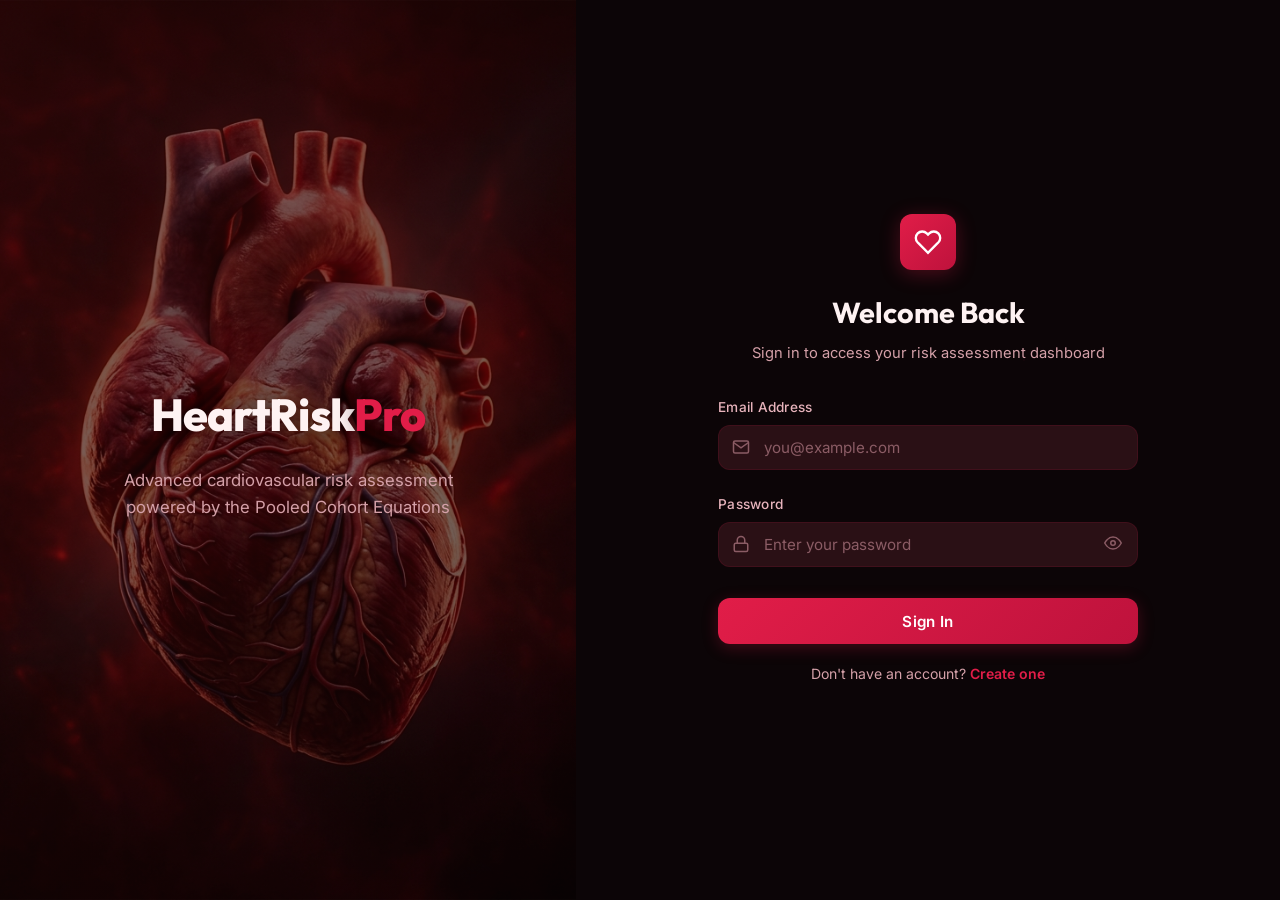
==== unstophackarena2.0/index.html @ 4f41a621 "Add files via upload" ====
<!DOCTYPE html>
<html lang="en">
<head>
    <meta charset="UTF-8">
    <meta name="viewport" content="width=device-width, initial-scale=1.0">
    <meta name="description" content="USA-specific 10-Year ASCVD Atherosclerotic Cardiovascular Disease Risk Calculator. Estimate your cardiovascular event probability using the Pooled Cohort Equations.">
    <meta name="keywords" content="ASCVD, cardiovascular risk, heart disease, risk calculator, pooled cohort equations">
    <title>HeartRisk Pro — 10-Year ASCVD Risk Calculator</title>
    <link rel="preconnect" href="https://fonts.googleapis.com">
    <link rel="preconnect" href="https://fonts.gstatic.com" crossorigin>
    <link href="https://fonts.googleapis.com/css2?family=Inter:wght@300;400;500;600;700;800;900&family=Outfit:wght@400;500;600;700;800&display=swap" rel="stylesheet">
    <link rel="stylesheet" href="style.css">
</head>
<body>
    <!-- ========== LOGIN PAGE ========== -->
    <section id="page-login" class="page active">
        <div class="auth-container">
            <div class="auth-image-panel">
                <img src="assets/heart_hero.png" alt="Anatomical heart illustration" class="auth-hero-img" id="login-hero-img">
                <div class="auth-image-overlay">
                    <h2 class="auth-brand">HeartRisk<span>Pro</span></h2>
                    <p class="auth-tagline">Advanced cardiovascular risk assessment powered by the Pooled Cohort Equations</p>
                </div>
            </div>
            <div class="auth-form-panel">
                <div class="auth-form-wrapper">
                    <div class="auth-header">
                        <div class="auth-icon pulse-icon">
                            <svg viewBox="0 0 24 24" fill="none" stroke="currentColor" stroke-width="2">
                                <path d="M20.84 4.61a5.5 5.5 0 0 0-7.78 0L12 5.67l-1.06-1.06a5.5 5.5 0 0 0-7.78 7.78l1.06 1.06L12 21.23l7.78-7.78 1.06-1.06a5.5 5.5 0 0 0 0-7.78z"/>
                            </svg>
                        </div>
                        <h1>Welcome Back</h1>
                        <p>Sign in to access your risk assessment dashboard</p>
                    </div>
                    <form id="login-form" class="auth-form" novalidate>
                        <div class="form-group">
                            <label for="login-email">Email Address</label>
                            <div class="input-wrapper">
                                <svg class="input-icon" viewBox="0 0 24 24" fill="none" stroke="currentColor" stroke-width="2"><path d="M4 4h16c1.1 0 2 .9 2 2v12c0 1.1-.9 2-2 2H4c-1.1 0-2-.9-2-2V6c0-1.1.9-2 2-2z"/><polyline points="22,6 12,13 2,6"/></svg>
                                <input type="email" id="login-email" placeholder="you@example.com" required autocomplete="email">
                            </div>
                            <span class="error-msg" id="login-email-error"></span>
                        </div>
                        <div class="form-group">
                            <label for="login-password">Password</label>
                            <div class="input-wrapper">
                                <svg class="input-icon" viewBox="0 0 24 24" fill="none" stroke="currentColor" stroke-width="2"><rect x="3" y="11" width="18" height="11" rx="2" ry="2"/><path d="M7 11V7a5 5 0 0 1 10 0v4"/></svg>
                                <input type="password" id="login-password" placeholder="Enter your password" required autocomplete="current-password">
                                <button type="button" class="toggle-password" aria-label="Toggle password visibility">
                                    <svg viewBox="0 0 24 24" fill="none" stroke="currentColor" stroke-width="2"><path d="M1 12s4-8 11-8 11 8 11 8-4 8-11 8-11-8-11-8z"/><circle cx="12" cy="12" r="3"/></svg>
                                </button>
                            </div>
                            <span class="error-msg" id="login-password-error"></span>
                        </div>
                        <button type="submit" class="btn-primary" id="login-submit-btn">
                            <span class="btn-text">Sign In</span>
                            <span class="btn-loader"></span>
                        </button>
                        <p class="auth-switch">Don't have an account? <a href="#" id="goto-signup">Create one</a></p>
                    </form>
                </div>
            </div>
        </div>
    </section>

    <!-- ========== SIGNUP PAGE ========== -->
    <section id="page-signup" class="page">
        <div class="auth-container">
            <div class="auth-image-panel">
                <img src="assets/heart_hero.png" alt="Anatomical heart illustration" class="auth-hero-img" id="signup-hero-img">
                <div class="auth-image-overlay">
                    <h2 class="auth-brand">HeartRisk<span>Pro</span></h2>
                    <p class="auth-tagline">Join thousands of healthcare professionals using evidence-based risk scoring</p>
                </div>
            </div>
            <div class="auth-form-panel">
                <div class="auth-form-wrapper">
                    <div class="auth-header">
                        <div class="auth-icon pulse-icon">
                            <svg viewBox="0 0 24 24" fill="none" stroke="currentColor" stroke-width="2">
                                <path d="M20.84 4.61a5.5 5.5 0 0 0-7.78 0L12 5.67l-1.06-1.06a5.5 5.5 0 0 0-7.78 7.78l1.06 1.06L12 21.23l7.78-7.78 1.06-1.06a5.5 5.5 0 0 0 0-7.78z"/>
                            </svg>
                        </div>
                        <h1>Create Account</h1>
                        <p>Start your cardiovascular risk assessment journey</p>
                    </div>
                    <form id="signup-form" class="auth-form" novalidate>
                        <div class="form-group">
                            <label for="signup-name">Full Name</label>
                            <div class="input-wrapper">
                                <svg class="input-icon" viewBox="0 0 24 24" fill="none" stroke="currentColor" stroke-width="2"><path d="M20 21v-2a4 4 0 0 0-4-4H8a4 4 0 0 0-4 4v2"/><circle cx="12" cy="7" r="4"/></svg>
                                <input type="text" id="signup-name" placeholder="Dr. Jane Smith" required autocomplete="name">
                            </div>
                            <span class="error-msg" id="signup-name-error"></span>
                        </div>
                        <div class="form-group">
                            <label for="signup-email">Email Address</label>
                            <div class="input-wrapper">
                                <svg class="input-icon" viewBox="0 0 24 24" fill="none" stroke="currentColor" stroke-width="2"><path d="M4 4h16c1.1 0 2 .9 2 2v12c0 1.1-.9 2-2 2H4c-1.1 0-2-.9-2-2V6c0-1.1.9-2 2-2z"/><polyline points="22,6 12,13 2,6"/></svg>
                                <input type="email" id="signup-email" placeholder="you@example.com" required autocomplete="email">
                            </div>
                            <span class="error-msg" id="signup-email-error"></span>
                        </div>
                        <div class="form-group">
                            <label for="signup-password">Password</label>
                            <div class="input-wrapper">
                                <svg class="input-icon" viewBox="0 0 24 24" fill="none" stroke="currentColor" stroke-width="2"><rect x="3" y="11" width="18" height="11" rx="2" ry="2"/><path d="M7 11V7a5 5 0 0 1 10 0v4"/></svg>
                                <input type="password" id="signup-password" placeholder="Min. 6 characters" required autocomplete="new-password">
                                <button type="button" class="toggle-password" aria-label="Toggle password visibility">
                                    <svg viewBox="0 0 24 24" fill="none" stroke="currentColor" stroke-width="2"><path d="M1 12s4-8 11-8 11 8 11 8-4 8-11 8-11-8-11-8z"/><circle cx="12" cy="12" r="3"/></svg>
                                </button>
                            </div>
                            <div class="password-strength" id="password-strength">
                                <div class="strength-bar"><div class="strength-fill" id="strength-fill"></div></div>
                                <span class="strength-text" id="strength-text"></span>
                            </div>
                            <span class="error-msg" id="signup-password-error"></span>
                        </div>
                        <div class="form-group">
                            <label for="signup-confirm">Confirm Password</label>
                            <div class="input-wrapper">
                                <svg class="input-icon" viewBox="0 0 24 24" fill="none" stroke="currentColor" stroke-width="2"><rect x="3" y="11" width="18" height="11" rx="2" ry="2"/><path d="M7 11V7a5 5 0 0 1 10 0v4"/></svg>
                                <input type="password" id="signup-confirm" placeholder="Re-enter password" required autocomplete="new-password">
                            </div>
                            <span class="error-msg" id="signup-confirm-error"></span>
                        </div>
                        <button type="submit" class="btn-primary" id="signup-submit-btn">
                            <span class="btn-text">Create Account</span>
                            <span class="btn-loader"></span>
                        </button>
                        <p class="auth-switch">Already have an account? <a href="#" id="goto-login">Sign in</a></p>
                    </form>
                </div>
            </div>
        </div>
    </section>

    <!-- ========== CALCULATOR PAGE ========== -->
    <section id="page-calculator" class="page">
        <nav class="top-nav">
            <div class="nav-brand">
                <div class="nav-icon pulse-icon-sm">
                    <svg viewBox="0 0 24 24" fill="none" stroke="currentColor" stroke-width="2">
                        <path d="M20.84 4.61a5.5 5.5 0 0 0-7.78 0L12 5.67l-1.06-1.06a5.5 5.5 0 0 0-7.78 7.78l1.06 1.06L12 21.23l7.78-7.78 1.06-1.06a5.5 5.5 0 0 0 0-7.78z"/>
                    </svg>
                </div>
                <span>HeartRisk<strong>Pro</strong></span>
            </div>
            <div class="nav-right">
                <span class="nav-user" id="nav-user-name"></span>
                <button class="btn-logout" id="logout-btn">
                    <svg viewBox="0 0 24 24" fill="none" stroke="currentColor" stroke-width="2"><path d="M9 21H5a2 2 0 0 1-2-2V5a2 2 0 0 1 2-2h4"/><polyline points="16 17 21 12 16 7"/><line x1="21" y1="12" x2="9" y2="12"/></svg>
                    Sign Out
                </button>
            </div>
        </nav>

        <main class="calc-main">
            <div class="calc-hero">
                <img src="assets/heart_hero.png" alt="Heart illustration" class="calc-hero-img" id="calc-hero-img">
                <div class="calc-hero-content">
                    <h1>10-Year ASCVD Risk Calculator</h1>
                    <p>Estimate the probability of a first atherosclerotic cardiovascular event using the ACC/AHA Pooled Cohort Equations</p>
                </div>
            </div>

            <div class="calc-body">
                <form id="calc-form" class="calc-form" novalidate>
                    <div class="form-section">
                        <h2 class="section-title">
                            <svg viewBox="0 0 24 24" fill="none" stroke="currentColor" stroke-width="2"><path d="M20 21v-2a4 4 0 0 0-4-4H8a4 4 0 0 0-4 4v2"/><circle cx="12" cy="7" r="4"/></svg>
                            Patient Demographics
                        </h2>
                        <div class="form-grid">
                            <div class="form-group">
                                <label for="calc-age">Age (years)</label>
                                <input type="number" id="calc-age" min="40" max="79" step="1" placeholder="40–79" required>
                                <span class="input-hint">Valid range: 40–79 years</span>
                                <span class="error-msg" id="calc-age-error"></span>
                            </div>
                            <div class="form-group">
                                <label>Biological Sex</label>
                                <div class="toggle-group" id="calc-sex-group">
                                    <button type="button" class="toggle-btn" data-value="male" id="toggle-male">
                                        <svg viewBox="0 0 24 24" fill="none" stroke="currentColor" stroke-width="2"><circle cx="10" cy="14" r="5"/><line x1="19" y1="5" x2="13.6" y2="10.4"/><polyline points="19 5 19 10"/><polyline points="14 5 19 5"/></svg>
                                        Male
                                    </button>
                                    <button type="button" class="toggle-btn" data-value="female" id="toggle-female">
                                        <svg viewBox="0 0 24 24" fill="none" stroke="currentColor" stroke-width="2"><circle cx="12" cy="8" r="5"/><line x1="12" y1="13" x2="12" y2="21"/><line x1="9" y1="18" x2="15" y2="18"/></svg>
                                        Female
                                    </button>
                                </div>
                                <span class="error-msg" id="calc-sex-error"></span>
                            </div>
                            <div class="form-group">
                                <label>Race / Demographic</label>
                                <div class="toggle-group" id="calc-race-group">
                                    <button type="button" class="toggle-btn" data-value="aa" id="toggle-aa">African American</button>
                                    <button type="button" class="toggle-btn" data-value="other" id="toggle-other-race">White</button>
                                </div>
                                <span class="error-msg" id="calc-race-error"></span>
                            </div>
                            <div class="form-group">
                                <label for="calc-height">Height (cm)</label>
                                <input type="number" id="calc-height" min="100" max="250" step="1" placeholder="e.g. 170">
                                <span class="input-hint">Range: 100–250 cm</span>
                                <span class="error-msg" id="calc-height-error"></span>
                            </div>
                            <div class="form-group">
                                <label for="calc-weight">Weight (kg)</label>
                                <input type="number" id="calc-weight" min="30" max="300" step="0.1" placeholder="e.g. 70">
                                <span class="input-hint">Range: 30–300 kg</span>
                                <span class="error-msg" id="calc-weight-error"></span>
                            </div>
                        </div>
                        <!-- BMI Live Result -->
                        <div id="bmi-result-card" class="bmi-result-card hidden">
                            <div class="bmi-result-inner">
                                <div class="bmi-info">
                                    <span class="bmi-title">Your BMI</span>
                                    <span class="bmi-number" id="bmi-value">—</span>
                                    <span class="bmi-category-label" id="bmi-label">—</span>
                                </div>
                                <div class="bmi-bar-wrapper">
                                    <div class="bmi-bar">
                                        <div class="bmi-bar-segment bmi-seg-underweight"></div>
                                        <div class="bmi-bar-segment bmi-seg-healthy"></div>
                                        <div class="bmi-bar-segment bmi-seg-overweight"></div>
                                        <div class="bmi-bar-segment bmi-seg-obese"></div>
                                        <div class="bmi-pointer" id="bmi-pointer"></div>
                                    </div>
                                    <div class="bmi-bar-labels">
                                        <span>&lt;18.5</span>
                                        <span>18.5–24.9</span>
                                        <span>25–29.9</span>
                                        <span>≥30</span>
                                    </div>
                                </div>
                            </div>
                        </div>
                    </div>

                    <div class="form-section">
                        <h2 class="section-title">
                            <svg viewBox="0 0 24 24" fill="none" stroke="currentColor" stroke-width="2"><path d="M22 12h-4l-3 9L9 3l-3 9H2"/></svg>
                            Clinical Measurements
                        </h2>
                        <div class="form-grid">
                            <div class="form-group">
                                <label for="calc-total-chol">Total Cholesterol (mmol/L)</label>
                                <input type="number" id="calc-total-chol" step="0.01" min="1" max="15" placeholder="e.g. 5.2" required>
                                <span class="input-hint">Typical range: 3.0–8.0 mmol/L</span>
                                <span class="error-msg" id="calc-total-chol-error"></span>
                            </div>
                            <div class="form-group">
                                <label for="calc-hdl">HDL Cholesterol (mmol/L)</label>
                                <input type="number" id="calc-hdl" step="0.01" min="0.3" max="5" placeholder="e.g. 1.3" required>
                                <span class="input-hint">Typical range: 0.5–3.0 mmol/L</span>
                                <span class="error-msg" id="calc-hdl-error"></span>
                            </div>
                            <div class="form-group">
                                <label for="calc-sbp">Systolic Blood Pressure (mmHg)</label>
                                <input type="number" id="calc-sbp" step="1" min="90" max="200" placeholder="e.g. 120" required>
                                <span class="input-hint">Valid range: 90–200 mmHg</span>
                                <span class="error-msg" id="calc-sbp-error"></span>
                            </div>
                        </div>
                    </div>

                    <div class="form-section">
                        <h2 class="section-title">
                            <svg viewBox="0 0 24 24" fill="none" stroke="currentColor" stroke-width="2"><path d="M9 11l3 3L22 4"/><path d="M21 12v7a2 2 0 0 1-2 2H5a2 2 0 0 1-2-2V5a2 2 0 0 1 2-2h11"/></svg>
                            Medical History
                        </h2>
                        <div class="form-grid toggles-grid">
                            <div class="form-group">
                                <label>On BP Medication?</label>
                                <div class="toggle-group" id="calc-bpmed-group">
                                    <button type="button" class="toggle-btn" data-value="yes" id="toggle-bpmed-yes">Yes</button>
                                    <button type="button" class="toggle-btn selected" data-value="no" id="toggle-bpmed-no">No</button>
                                </div>
                            </div>
                            <div class="form-group">
                                <label>Diabetes?</label>
                                <div class="toggle-group" id="calc-diabetes-group">
                                    <button type="button" class="toggle-btn" data-value="yes" id="toggle-diabetes-yes">Yes</button>
                                    <button type="button" class="toggle-btn selected" data-value="no" id="toggle-diabetes-no">No</button>
                                </div>
                            </div>
                            <div class="form-group">
                                <label>Current Smoker?</label>
                                <div class="toggle-group" id="calc-smoker-group">
                                    <button type="button" class="toggle-btn" data-value="yes" id="toggle-smoker-yes">Yes</button>
                                    <button type="button" class="toggle-btn selected" data-value="no" id="toggle-smoker-no">No</button>
                                </div>
                            </div>
                        </div>
                    </div>

                    <div class="form-actions">
                        <button type="reset" class="btn-secondary" id="calc-reset-btn">
                            <svg viewBox="0 0 24 24" fill="none" stroke="currentColor" stroke-width="2"><polyline points="1 4 1 10 7 10"/><path d="M3.51 15a9 9 0 1 0 2.13-9.36L1 10"/></svg>
                            Reset
                        </button>
                        <button type="submit" class="btn-primary btn-calculate" id="calc-submit-btn">
                            <svg viewBox="0 0 24 24" fill="none" stroke="currentColor" stroke-width="2"><path d="M22 12h-4l-3 9L9 3l-3 9H2"/></svg>
                            <span class="btn-text">Calculate Risk</span>
                            <span class="btn-loader"></span>
                        </button>
                    </div>
                </form>

                <!-- Result Card -->
                <div id="result-card" class="result-card hidden">
                    <div class="result-header">
                        <h2>Your 10-Year ASCVD Risk</h2>
                        <button type="button" class="result-close" id="result-close" aria-label="Close results">
                            <svg viewBox="0 0 24 24" fill="none" stroke="currentColor" stroke-width="2"><line x1="18" y1="6" x2="6" y2="18"/><line x1="6" y1="6" x2="18" y2="18"/></svg>
                        </button>
                    </div>
                    <div class="result-body">
                        <div class="result-gauge-container">
                            <svg class="result-gauge" viewBox="0 0 200 120" id="result-gauge">
                                <defs>
                                    <linearGradient id="gauge-gradient" x1="0%" y1="0%" x2="100%" y2="0%">
                                        <stop offset="0%" style="stop-color:#22c55e"/>
                                        <stop offset="25%" style="stop-color:#eab308"/>
                                        <stop offset="50%" style="stop-color:#f97316"/>
                                        <stop offset="100%" style="stop-color:#ef4444"/>
                                    </linearGradient>
                                </defs>
                                <path d="M 20 100 A 80 80 0 0 1 180 100" fill="none" stroke="rgba(255,255,255,0.1)" stroke-width="12" stroke-linecap="round"/>
                                <path d="M 20 100 A 80 80 0 0 1 180 100" fill="none" stroke="url(#gauge-gradient)" stroke-width="12" stroke-linecap="round" id="gauge-arc"/>
                                <circle cx="100" cy="100" r="4" fill="currentColor" id="gauge-needle-pivot"/>
                                <line x1="100" y1="100" x2="30" y2="100" stroke="currentColor" stroke-width="2.5" stroke-linecap="round" id="gauge-needle" transform="rotate(0, 100, 100)"/>
                            </svg>
                        </div>
                        <div class="result-percentage" id="result-percentage">0.0%</div>
                        <div class="result-category" id="result-category">—</div>
                        <p class="result-explanation" id="result-explanation"></p>
                        <div class="result-breakdown" id="result-breakdown"></div>
                    </div>
                </div>
            </div>
        </main>

        <footer class="calc-footer">
            <p>Based on the 2013 ACC/AHA Pooled Cohort Equations for primary prevention. For clinical use only.</p>
        </footer>
    </section>

    <script src="app.js"></script>
</body>
</html>
---- unstophackarena2.0/style.css ----
/* ============================================
   HeartRisk Pro — Global Design System
   Theme: Deep crimson / medical red
   ============================================ */

:root {
    /* Primary palette — reddish tones */
    --red-50: #fef2f2;
    --red-100: #fee2e2;
    --red-200: #fecaca;
    --red-300: #fca5a5;
    --red-400: #f87171;
    --red-500: #ef4444;
    --red-600: #dc2626;
    --red-700: #b91c1c;
    --red-800: #991b1b;
    --red-900: #7f1d1d;
    --red-950: #450a0a;

    /* Accent */
    --accent-crimson: #be123c;
    --accent-rose: #e11d48;
    --accent-pink: #ec4899;
    --accent-warm: #f97316;

    /* Risk colors */
    --risk-low: #22c55e;
    --risk-borderline: #eab308;
    --risk-intermediate: #f97316;
    --risk-high: #ef4444;

    /* Neutrals */
    --bg-dark: #0c0507;
    --bg-card: #1a0a0e;
    --bg-elevated: #2a1015;
    --bg-glass: rgba(40, 12, 18, 0.65);
    --bg-glass-border: rgba(190, 18, 60, 0.2);

    --text-primary: #fef2f2;
    --text-secondary: #d4a0a8;
    --text-muted: #8b5c65;
    --text-label: #e8b4bc;

    --border-subtle: rgba(190, 18, 60, 0.15);
    --border-focus: rgba(225, 29, 72, 0.6);

    /* Shadows */
    --shadow-sm: 0 1px 2px rgba(0,0,0,0.4);
    --shadow-md: 0 4px 12px rgba(0,0,0,0.4);
    --shadow-lg: 0 8px 32px rgba(0,0,0,0.5);
    --shadow-glow: 0 0 40px rgba(190, 18, 60, 0.15);
    --shadow-glow-strong: 0 0 60px rgba(190, 18, 60, 0.3);

    /* Typography */
    --font-sans: 'Inter', -apple-system, BlinkMacSystemFont, sans-serif;
    --font-display: 'Outfit', 'Inter', sans-serif;

    /* Transitions */
    --ease-out: cubic-bezier(0.25, 0.46, 0.45, 0.94);
    --ease-bounce: cubic-bezier(0.34, 1.56, 0.64, 1);

    /* Radius */
    --radius-sm: 8px;
    --radius-md: 12px;
    --radius-lg: 16px;
    --radius-xl: 24px;
    --radius-full: 9999px;
}

/* =================== RESET =================== */
*, *::before, *::after {
    margin: 0;
    padding: 0;
    box-sizing: border-box;
}

html {
    font-size: 16px;
    scroll-behavior: smooth;
    -webkit-font-smoothing: antialiased;
    -moz-osx-font-smoothing: grayscale;
}

body {
    font-family: var(--font-sans);
    background: var(--bg-dark);
    color: var(--text-primary);
    min-height: 100vh;
    overflow-x: hidden;
    line-height: 1.6;
}

/* Background ambient glow */
body::before {
    content: '';
    position: fixed;
    top: -50%;
    left: -50%;
    width: 200%;
    height: 200%;
    background: radial-gradient(circle at 30% 20%, rgba(190,18,60,0.08) 0%, transparent 50%),
                radial-gradient(circle at 70% 80%, rgba(139,92,101,0.06) 0%, transparent 50%);
    pointer-events: none;
    z-index: 0;
}

a { color: var(--accent-rose); text-decoration: none; transition: color 0.2s; }
a:hover { color: var(--red-400); }

button { cursor: pointer; font-family: inherit; }
input { font-family: inherit; }

/* =================== PAGES =================== */
.page {
    display: none;
    min-height: 100vh;
    position: relative;
    z-index: 1;
}
.page.active { display: block; }

/* Page transition animation */
.page.fade-in {
    animation: pageFadeIn 0.5s var(--ease-out) forwards;
}
@keyframes pageFadeIn {
    from { opacity: 0; transform: translateY(16px); }
    to { opacity: 1; transform: translateY(0); }
}

/* =================== AUTH PAGES =================== */
.auth-container {
    display: flex;
    min-height: 100vh;
}

.auth-image-panel {
    position: relative;
    width: 45%;
    min-height: 100vh;
    overflow: hidden;
    display: flex;
    align-items: center;
    justify-content: center;
    background: linear-gradient(135deg, var(--red-950), var(--bg-dark));
}

.auth-hero-img {
    position: absolute;
    inset: 0;
    width: 100%;
    height: 100%;
    object-fit: cover;
    opacity: 0.55;
    filter: brightness(0.7) saturate(1.2);
    transition: transform 12s ease;
}
.auth-image-panel:hover .auth-hero-img {
    transform: scale(1.05);
}

.auth-image-overlay {
    position: relative;
    z-index: 2;
    text-align: center;
    padding: 3rem;
}

.auth-brand {
    font-family: var(--font-display);
    font-size: 2.8rem;
    font-weight: 800;
    color: var(--text-primary);
    letter-spacing: -0.02em;
    text-shadow: 0 2px 20px rgba(0,0,0,0.5);
}
.auth-brand span {
    color: var(--accent-rose);
}

.auth-tagline {
    margin-top: 1rem;
    color: var(--text-secondary);
    font-size: 1.05rem;
    max-width: 340px;
    margin-left: auto;
    margin-right: auto;
    line-height: 1.6;
}

.auth-form-panel {
    flex: 1;
    display: flex;
    align-items: center;
    justify-content: center;
    padding: 2rem;
    background: var(--bg-dark);
}

.auth-form-wrapper {
    width: 100%;
    max-width: 420px;
}

.auth-header {
    text-align: center;
    margin-bottom: 2rem;
}

.auth-icon {
    width: 56px;
    height: 56px;
    margin: 0 auto 1.2rem;
    background: linear-gradient(135deg, var(--accent-rose), var(--accent-crimson));
    border-radius: var(--radius-md);
    display: flex;
    align-items: center;
    justify-content: center;
    color: white;
    box-shadow: 0 4px 20px rgba(225,29,72,0.3);
}
.auth-icon svg { width: 28px; height: 28px; }

.auth-header h1 {
    font-family: var(--font-display);
    font-size: 1.8rem;
    font-weight: 700;
    margin-bottom: 0.4rem;
}
.auth-header p {
    color: var(--text-secondary);
    font-size: 0.92rem;
}

/* =================== PULSE ANIMATION =================== */
.pulse-icon {
    animation: pulseGlow 2s ease-in-out infinite;
}
@keyframes pulseGlow {
    0%, 100% { box-shadow: 0 4px 20px rgba(225,29,72,0.3); }
    50% { box-shadow: 0 4px 30px rgba(225,29,72,0.5), 0 0 60px rgba(225,29,72,0.15); }
}

.pulse-icon-sm {
    animation: pulseGlowSm 2s ease-in-out infinite;
}
@keyframes pulseGlowSm {
    0%, 100% { filter: drop-shadow(0 0 4px rgba(225,29,72,0.4)); }
    50% { filter: drop-shadow(0 0 10px rgba(225,29,72,0.7)); }
}

/* =================== FORMS =================== */
.auth-form {
    display: flex;
    flex-direction: column;
    gap: 1.2rem;
}

.form-group {
    display: flex;
    flex-direction: column;
    gap: 0.35rem;
}
.form-group label {
    font-size: 0.85rem;
    font-weight: 500;
    color: var(--text-label);
    letter-spacing: 0.02em;
}

.input-wrapper {
    position: relative;
    display: flex;
    align-items: center;
}

.input-icon {
    position: absolute;
    left: 14px;
    width: 18px;
    height: 18px;
    color: var(--text-muted);
    pointer-events: none;
    transition: color 0.2s;
}

.input-wrapper input {
    width: 100%;
    padding: 0.75rem 1rem 0.75rem 2.8rem;
    background: var(--bg-elevated);
    border: 1.5px solid var(--border-subtle);
    border-radius: var(--radius-md);
    color: var(--text-primary);
    font-size: 0.95rem;
    transition: all 0.25s var(--ease-out);
    outline: none;
}
.input-wrapper input::placeholder { color: var(--text-muted); }
.input-wrapper input:focus {
    border-color: var(--border-focus);
    box-shadow: 0 0 0 3px rgba(225,29,72,0.15), var(--shadow-glow);
}
.input-wrapper input:focus ~ .input-icon,
.input-wrapper input:focus + .input-icon {
    color: var(--accent-rose);
}

.toggle-password {
    position: absolute;
    right: 12px;
    background: none;
    border: none;
    color: var(--text-muted);
    padding: 4px;
    transition: color 0.2s;
}
.toggle-password svg { width: 18px; height: 18px; }
.toggle-password:hover { color: var(--text-primary); }

.input-hint {
    font-size: 0.75rem;
    color: var(--text-muted);
    padding-left: 2px;
}

.error-msg {
    font-size: 0.78rem;
    color: var(--red-400);
    min-height: 0;
    transition: all 0.2s;
}
.error-msg.visible {
    min-height: 1.2em;
}

/* Password strength meter */
.password-strength {
    display: flex;
    align-items: center;
    gap: 0.6rem;
    padding-top: 2px;
}
.strength-bar {
    flex: 1;
    height: 4px;
    background: var(--bg-elevated);
    border-radius: var(--radius-full);
    overflow: hidden;
}
.strength-fill {
    height: 100%;
    width: 0%;
    border-radius: var(--radius-full);
    transition: width 0.3s, background 0.3s;
}
.strength-text {
    font-size: 0.72rem;
    font-weight: 500;
    color: var(--text-muted);
    min-width: 48px;
}

/* =================== BUTTONS =================== */
.btn-primary {
    display: flex;
    align-items: center;
    justify-content: center;
    gap: 0.5rem;
    padding: 0.85rem 1.6rem;
    background: linear-gradient(135deg, var(--accent-rose), var(--accent-crimson));
    color: white;
    border: none;
    border-radius: var(--radius-md);
    font-size: 0.95rem;
    font-weight: 600;
    letter-spacing: 0.02em;
    transition: all 0.3s var(--ease-out);
    box-shadow: 0 4px 16px rgba(225,29,72,0.25);
    position: relative;
    overflow: hidden;
    margin-top: 0.4rem;
}
.btn-primary::before {
    content: '';
    position: absolute;
    inset: 0;
    background: linear-gradient(135deg, rgba(255,255,255,0.1), transparent);
    opacity: 0;
    transition: opacity 0.3s;
}
.btn-primary:hover {
    transform: translateY(-1px);
    box-shadow: 0 6px 24px rgba(225,29,72,0.35);
}
.btn-primary:hover::before { opacity: 1; }
.btn-primary:active { transform: translateY(0); }

.btn-primary.loading .btn-text { opacity: 0; }
.btn-primary.loading .btn-loader { display: block; }

.btn-loader {
    display: none;
    width: 20px;
    height: 20px;
    border: 2.5px solid rgba(255,255,255,0.3);
    border-top-color: white;
    border-radius: 50%;
    animation: spin 0.7s linear infinite;
    position: absolute;
}
@keyframes spin { to { transform: rotate(360deg); } }

.btn-secondary {
    display: flex;
    align-items: center;
    justify-content: center;
    gap: 0.5rem;
    padding: 0.75rem 1.4rem;
    background: var(--bg-elevated);
    color: var(--text-secondary);
    border: 1.5px solid var(--border-subtle);
    border-radius: var(--radius-md);
    font-size: 0.9rem;
    font-weight: 500;
    transition: all 0.25s;
}
.btn-secondary svg { width: 16px; height: 16px; }
.btn-secondary:hover {
    background: var(--bg-glass);
    border-color: var(--border-focus);
    color: var(--text-primary);
}

.auth-switch {
    text-align: center;
    font-size: 0.88rem;
    color: var(--text-secondary);
}
.auth-switch a { font-weight: 600; }

/* =================== TOGGLE BUTTONS =================== */
.toggle-group {
    display: flex;
    gap: 0.5rem;
}
.toggle-btn {
    flex: 1;
    display: flex;
    align-items: center;
    justify-content: center;
    gap: 0.4rem;
    padding: 0.65rem 1rem;
    background: var(--bg-elevated);
    border: 1.5px solid var(--border-subtle);
    border-radius: var(--radius-md);
    color: var(--text-secondary);
    font-size: 0.88rem;
    font-weight: 500;
    transition: all 0.25s var(--ease-out);
}
.toggle-btn svg { width: 16px; height: 16px; }
.toggle-btn:hover {
    border-color: rgba(225,29,72,0.35);
    color: var(--text-primary);
}
.toggle-btn.selected {
    background: linear-gradient(135deg, rgba(225,29,72,0.2), rgba(190,18,60,0.15));
    border-color: var(--accent-rose);
    color: var(--text-primary);
    box-shadow: 0 0 12px rgba(225,29,72,0.15);
}

/* =================== TOP NAV =================== */
.top-nav {
    display: flex;
    align-items: center;
    justify-content: space-between;
    padding: 0.8rem 2rem;
    background: rgba(12,5,7,0.85);
    backdrop-filter: blur(16px);
    border-bottom: 1px solid var(--border-subtle);
    position: sticky;
    top: 0;
    z-index: 100;
}

.nav-brand {
    display: flex;
    align-items: center;
    gap: 0.6rem;
    font-family: var(--font-display);
    font-size: 1.15rem;
    color: var(--text-primary);
}
.nav-icon {
    width: 32px;
    height: 32px;
    display: flex;
    align-items: center;
    justify-content: center;
    color: var(--accent-rose);
}
.nav-icon svg { width: 22px; height: 22px; }
.nav-brand strong { color: var(--accent-rose); }

.nav-right {
    display: flex;
    align-items: center;
    gap: 1rem;
}
.nav-user {
    font-size: 0.88rem;
    color: var(--text-secondary);
    font-weight: 500;
}

.btn-logout {
    display: flex;
    align-items: center;
    gap: 0.4rem;
    padding: 0.5rem 1rem;
    background: transparent;
    border: 1.5px solid var(--border-subtle);
    border-radius: var(--radius-sm);
    color: var(--text-secondary);
    font-size: 0.82rem;
    font-weight: 500;
    transition: all 0.25s;
}
.btn-logout svg { width: 16px; height: 16px; }
.btn-logout:hover {
    border-color: var(--red-400);
    color: var(--red-400);
    background: rgba(239,68,68,0.08);
}

/* =================== CALC HERO =================== */
.calc-hero {
    position: relative;
    height: 260px;
    overflow: hidden;
    display: flex;
    align-items: center;
    justify-content: center;
}
.calc-hero-img {
    position: absolute;
    inset: 0;
    width: 100%;
    height: 100%;
    object-fit: cover;
    opacity: 0.3;
    filter: brightness(0.5) saturate(1.3);
}
.calc-hero::after {
    content: '';
    position: absolute;
    inset: 0;
    background: linear-gradient(to bottom, transparent 40%, var(--bg-dark) 100%);
}
.calc-hero-content {
    position: relative;
    z-index: 2;
    text-align: center;
    padding: 2rem;
}
.calc-hero-content h1 {
    font-family: var(--font-display);
    font-size: 2.2rem;
    font-weight: 800;
    letter-spacing: -0.02em;
    background: linear-gradient(135deg, var(--text-primary), var(--red-300));
    -webkit-background-clip: text;
    -webkit-text-fill-color: transparent;
    background-clip: text;
    margin-bottom: 0.6rem;
}
.calc-hero-content p {
    color: var(--text-secondary);
    font-size: 1rem;
    max-width: 520px;
    margin: 0 auto;
}

/* =================== CALC FORM =================== */
.calc-body {
    max-width: 780px;
    margin: -40px auto 2rem;
    padding: 0 1.5rem;
    position: relative;
    z-index: 3;
}

.calc-form {
    background: var(--bg-glass);
    backdrop-filter: blur(20px);
    border: 1px solid var(--bg-glass-border);
    border-radius: var(--radius-xl);
    padding: 2.5rem;
    box-shadow: var(--shadow-lg), var(--shadow-glow);
}

.form-section {
    margin-bottom: 2rem;
}
.form-section:last-of-type { margin-bottom: 0; }

.section-title {
    display: flex;
    align-items: center;
    gap: 0.6rem;
    font-family: var(--font-display);
    font-size: 1.1rem;
    font-weight: 600;
    color: var(--text-primary);
    margin-bottom: 1.2rem;
    padding-bottom: 0.8rem;
    border-bottom: 1px solid var(--border-subtle);
}
.section-title svg {
    width: 20px;
    height: 20px;
    color: var(--accent-rose);
}

.form-grid {
    display: grid;
    grid-template-columns: repeat(auto-fit, minmax(200px, 1fr));
    gap: 1.2rem;
}

.toggles-grid {
    grid-template-columns: repeat(3, 1fr);
}

/* Calculator-specific inputs (no icon prefix) */
.calc-form .form-group > input {
    width: 100%;
    padding: 0.75rem 1rem;
    background: var(--bg-elevated);
    border: 1.5px solid var(--border-subtle);
    border-radius: var(--radius-md);
    color: var(--text-primary);
    font-size: 0.95rem;
    transition: all 0.25s var(--ease-out);
    outline: none;
}
.calc-form .form-group > input::placeholder { color: var(--text-muted); }
.calc-form .form-group > input:focus {
    border-color: var(--border-focus);
    box-shadow: 0 0 0 3px rgba(225,29,72,0.15);
}

.form-actions {
    display: flex;
    gap: 1rem;
    margin-top: 2rem;
    justify-content: flex-end;
}

.btn-calculate {
    min-width: 200px;
}
.btn-calculate svg {
    width: 18px;
    height: 18px;
}

/* =================== RESULT CARD =================== */
.result-card {
    margin-top: 2rem;
    background: var(--bg-glass);
    backdrop-filter: blur(20px);
    border: 1px solid var(--bg-glass-border);
    border-radius: var(--radius-xl);
    overflow: hidden;
    box-shadow: var(--shadow-lg), var(--shadow-glow-strong);
    animation: resultSlideIn 0.6s var(--ease-bounce) forwards;
}
.result-card.hidden {
    display: none;
}

@keyframes resultSlideIn {
    from { opacity: 0; transform: translateY(30px) scale(0.97); }
    to { opacity: 1; transform: translateY(0) scale(1); }
}

.result-header {
    display: flex;
    align-items: center;
    justify-content: space-between;
    padding: 1.2rem 2rem;
    border-bottom: 1px solid var(--border-subtle);
}
.result-header h2 {
    font-family: var(--font-display);
    font-size: 1.2rem;
    font-weight: 600;
}

.result-close {
    background: none;
    border: none;
    color: var(--text-muted);
    padding: 4px;
    border-radius: var(--radius-sm);
    transition: all 0.2s;
}
.result-close svg { width: 20px; height: 20px; }
.result-close:hover {
    color: var(--text-primary);
    background: rgba(255,255,255,0.05);
}

.result-body {
    padding: 2rem;
    text-align: center;
}

.result-gauge-container {
    width: 220px;
    margin: 0 auto 1rem;
}
.result-gauge {
    width: 100%;
    height: auto;
    color: var(--text-primary);
}

.result-percentage {
    font-family: var(--font-display);
    font-size: 3.6rem;
    font-weight: 800;
    letter-spacing: -0.03em;
    line-height: 1;
    margin-bottom: 0.5rem;
    transition: color 0.3s;
}

.result-category {
    display: inline-block;
    padding: 0.4rem 1.2rem;
    border-radius: var(--radius-full);
    font-size: 0.88rem;
    font-weight: 600;
    letter-spacing: 0.04em;
    text-transform: uppercase;
    margin-bottom: 1.2rem;
}
.result-category.low {
    background: rgba(34,197,94,0.15);
    color: var(--risk-low);
    border: 1px solid rgba(34,197,94,0.3);
}
.result-category.borderline {
    background: rgba(234,179,8,0.15);
    color: var(--risk-borderline);
    border: 1px solid rgba(234,179,8,0.3);
}
.result-category.intermediate {
    background: rgba(249,115,22,0.15);
    color: var(--risk-intermediate);
    border: 1px solid rgba(249,115,22,0.3);
}
.result-category.high {
    background: rgba(239,68,68,0.15);
    color: var(--risk-high);
    border: 1px solid rgba(239,68,68,0.3);
}

.result-explanation {
    color: var(--text-secondary);
    font-size: 0.92rem;
    max-width: 480px;
    margin: 0 auto 1.5rem;
    line-height: 1.65;
}

.result-breakdown {
    display: grid;
    grid-template-columns: repeat(auto-fit, minmax(140px, 1fr));
    gap: 0.8rem;
    margin-top: 0.5rem;
}

.breakdown-item {
    background: var(--bg-elevated);
    border: 1px solid var(--border-subtle);
    border-radius: var(--radius-md);
    padding: 0.8rem;
    text-align: center;
}
.breakdown-label {
    font-size: 0.72rem;
    color: var(--text-muted);
    text-transform: uppercase;
    letter-spacing: 0.06em;
    margin-bottom: 0.3rem;
}
.breakdown-value {
    font-family: var(--font-display);
    font-size: 1rem;
    font-weight: 600;
    color: var(--text-primary);
}
/* =================== BMI RESULT CARD =================== */
.bmi-result-card {
    margin-top: 1.2rem;
    background: var(--bg-elevated);
    border: 1px solid var(--border-subtle);
    border-radius: var(--radius-lg);
    padding: 1.2rem 1.5rem;
    animation: resultSlideIn 0.4s var(--ease-bounce) forwards;
}
.bmi-result-card.hidden {
    display: none;
}

.bmi-result-inner {
    display: flex;
    align-items: center;
    gap: 1.5rem;
}

.bmi-info {
    display: flex;
    flex-direction: column;
    align-items: center;
    min-width: 100px;
}

.bmi-title {
    font-size: 0.72rem;
    text-transform: uppercase;
    letter-spacing: 0.06em;
    color: var(--text-muted);
    margin-bottom: 0.2rem;
}

.bmi-number {
    font-family: var(--font-display);
    font-size: 2rem;
    font-weight: 800;
    line-height: 1.1;
    transition: color 0.3s;
}

.bmi-category-label {
    font-size: 0.75rem;
    font-weight: 600;
    padding: 0.2rem 0.7rem;
    border-radius: var(--radius-full);
    margin-top: 0.3rem;
    text-transform: uppercase;
    letter-spacing: 0.04em;
}
.bmi-category-label.bmi-underweight {
    background: rgba(59,130,246,0.15);
    color: #3b82f6;
    border: 1px solid rgba(59,130,246,0.3);
}
.bmi-category-label.bmi-healthy {
    background: rgba(34,197,94,0.15);
    color: #22c55e;
    border: 1px solid rgba(34,197,94,0.3);
}
.bmi-category-label.bmi-overweight {
    background: rgba(249,115,22,0.15);
    color: #f97316;
    border: 1px solid rgba(249,115,22,0.3);
}
.bmi-category-label.bmi-obese {
    background: rgba(239,68,68,0.15);
    color: #ef4444;
    border: 1px solid rgba(239,68,68,0.3);
}

.bmi-bar-wrapper {
    flex: 1;
}

.bmi-bar {
    display: flex;
    height: 10px;
    border-radius: var(--radius-full);
    overflow: visible;
    position: relative;
}

.bmi-bar-segment {
    height: 100%;
    border-radius: 0;
}
.bmi-bar-segment:first-child { border-radius: 5px 0 0 5px; }
.bmi-bar-segment:last-of-type { border-radius: 0 5px 5px 0; }

.bmi-seg-underweight {
    width: 24.3%;
    background: linear-gradient(90deg, #3b82f6, #60a5fa);
}
.bmi-seg-healthy {
    width: 18.6%;
    background: linear-gradient(90deg, #22c55e, #4ade80);
}
.bmi-seg-overweight {
    width: 14.3%;
    background: linear-gradient(90deg, #f97316, #fb923c);
}
.bmi-seg-obese {
    flex: 1;
    background: linear-gradient(90deg, #ef4444, #f87171);
}

.bmi-pointer {
    position: absolute;
    top: -6px;
    width: 3px;
    height: 22px;
    background: var(--text-primary);
    border-radius: 2px;
    transition: left 0.5s var(--ease-bounce);
    box-shadow: 0 0 8px rgba(255,255,255,0.4);
    transform: translateX(-50%);
}

.bmi-bar-labels {
    display: flex;
    justify-content: space-between;
    margin-top: 0.4rem;
    font-size: 0.65rem;
    color: var(--text-muted);
}

@media (max-width: 600px) {
    .bmi-result-inner {
        flex-direction: column;
        text-align: center;
    }
}

/* =================== FOOTER =================== */
.calc-footer {
    text-align: center;
    padding: 1.5rem 2rem;
    border-top: 1px solid var(--border-subtle);
    color: var(--text-muted);
    font-size: 0.78rem;
}

/* =================== RESPONSIVE =================== */
@media (max-width: 900px) {
    .auth-container { flex-direction: column; }
    .auth-image-panel {
        width: 100%;
        min-height: 240px;
        max-height: 300px;
    }
    .auth-brand { font-size: 2rem; }
    .auth-tagline { font-size: 0.9rem; }

    .toggles-grid {
        grid-template-columns: 1fr;
    }
}

@media (max-width: 600px) {
    .calc-form { padding: 1.5rem; }
    .calc-hero { height: 200px; }
    .calc-hero-content h1 { font-size: 1.6rem; }
    .result-percentage { font-size: 2.8rem; }
    .form-grid { grid-template-columns: 1fr; }
    .form-actions { flex-direction: column; }
    .top-nav { padding: 0.6rem 1rem; }
    .nav-user { display: none; }
    .auth-form-panel { padding: 1.5rem; }
}

/* =================== TOAST =================== */
.toast {
    position: fixed;
    bottom: 2rem;
    left: 50%;
    transform: translateX(-50%) translateY(100px);
    padding: 0.8rem 1.5rem;
    background: var(--bg-elevated);
    border: 1px solid var(--border-subtle);
    border-radius: var(--radius-md);
    color: var(--text-primary);
    font-size: 0.88rem;
    font-weight: 500;
    box-shadow: var(--shadow-lg);
    z-index: 1000;
    opacity: 0;
    transition: all 0.4s var(--ease-bounce);
    pointer-events: none;
}
.toast.show {
    opacity: 1;
    transform: translateX(-50%) translateY(0);
}
.toast.error {
    border-color: var(--red-400);
    background: rgba(127,29,29,0.85);
}
.toast.success {
    border-color: var(--risk-low);
    background: rgba(5,46,22,0.85);
}

/* =================== MISC ANIMATIONS =================== */
@keyframes heartbeat {
    0%, 100% { transform: scale(1); }
    14% { transform: scale(1.15); }
    28% { transform: scale(1); }
    42% { transform: scale(1.08); }
    56% { transform: scale(1); }
}

/* Gauge SVG */
#gauge-needle {
    transition: transform 1.2s cubic-bezier(0.34, 1.56, 0.64, 1);
    transform-origin: 100px 100px;
}

/* Number count animation class */
.counting {
    animation: countPulse 0.1s ease-in-out;
}
@keyframes countPulse {
    0% { transform: scale(1.02); }
    100% { transform: scale(1); }
}

/* Floating particles ambient effect */
.page.active::after {
    content: '';
    position: fixed;
    top: 0;
    left: 0;
    right: 0;
    bottom: 0;
    background-image: 
        radial-gradient(1px 1px at 20% 30%, rgba(190,18,60,0.15), transparent),
        radial-gradient(1px 1px at 40% 70%, rgba(190,18,60,0.1), transparent),
        radial-gradient(1px 1px at 80% 40%, rgba(190,18,60,0.12), transparent);
    pointer-events: none;
    z-index: 0;
}
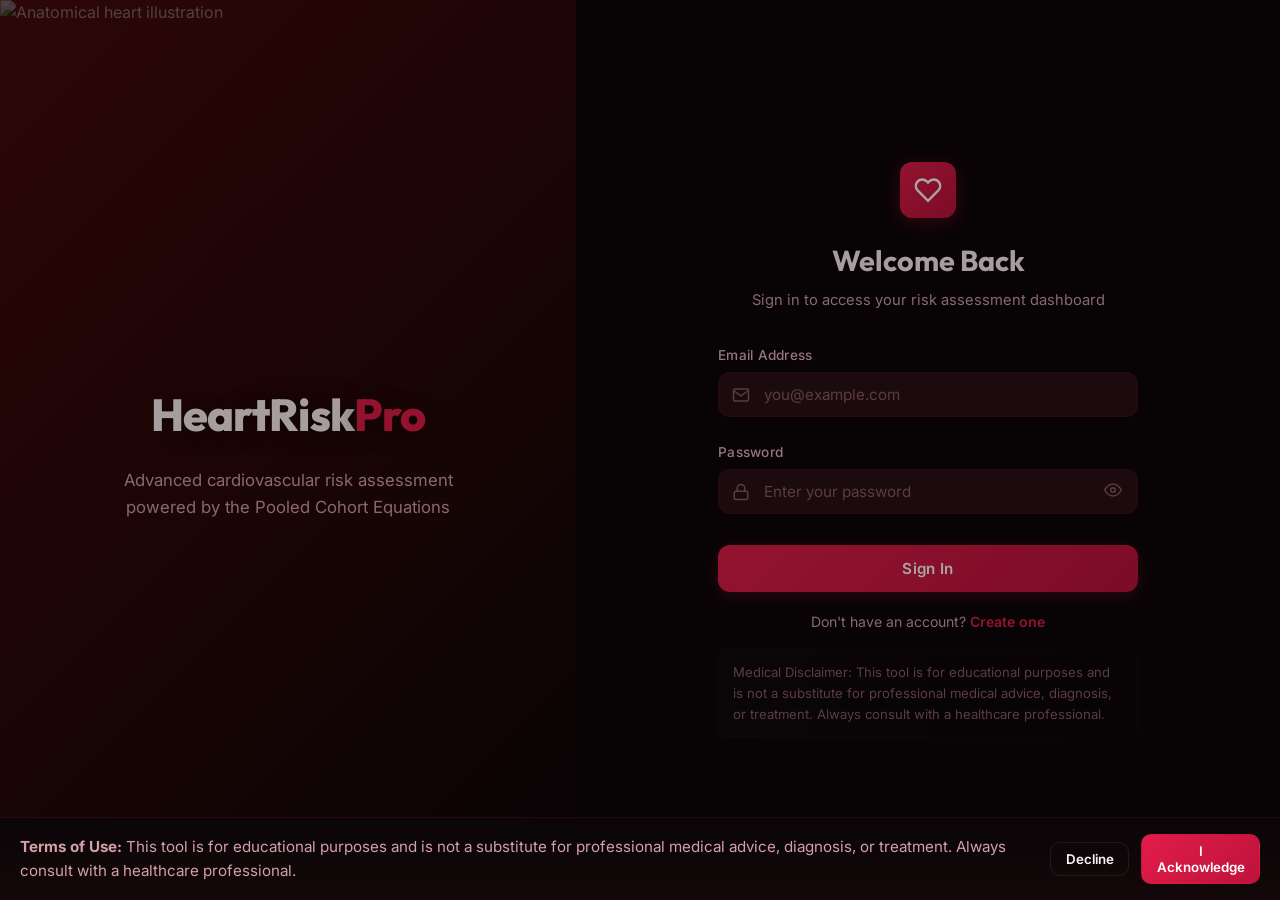
==== commit e4285c49: "Initialize HeartRiskPro with traditional ASCVD calculator and AI echocardiography module" ====
--- a/unstophackarena2.0/index.html
+++ b/unstophackarena2.0/index.html
@@ -16,7 +16,7 @@
     <section id="page-login" class="page active">
         <div class="auth-container">
             <div class="auth-image-panel">
-                <img src="assets/heart_hero.png" alt="Anatomical heart illustration" class="auth-hero-img" id="login-hero-img">
+                <img src="heart_hero.png" alt="Anatomical heart illustration" class="auth-hero-img" id="login-hero-img">
                 <div class="auth-image-overlay">
                     <h2 class="auth-brand">HeartRisk<span>Pro</span></h2>
                     <p class="auth-tagline">Advanced cardiovascular risk assessment powered by the Pooled Cohort Equations</p>
@@ -59,6 +59,7 @@
                         </button>
                         <p class="auth-switch">Don't have an account? <a href="#" id="goto-signup">Create one</a></p>
                     </form>
+                    <p class="medical-disclaimer">Medical Disclaimer: This tool is for educational purposes and is not a substitute for professional medical advice, diagnosis, or treatment. Always consult with a healthcare professional.</p>
                 </div>
             </div>
         </div>
@@ -68,7 +69,7 @@
     <section id="page-signup" class="page">
         <div class="auth-container">
             <div class="auth-image-panel">
-                <img src="assets/heart_hero.png" alt="Anatomical heart illustration" class="auth-hero-img" id="signup-hero-img">
+                <img src="heart_hero.png" alt="Anatomical heart illustration" class="auth-hero-img" id="signup-hero-img">
                 <div class="auth-image-overlay">
                     <h2 class="auth-brand">HeartRisk<span>Pro</span></h2>
                     <p class="auth-tagline">Join thousands of healthcare professionals using evidence-based risk scoring</p>
@@ -131,6 +132,7 @@
                         </button>
                         <p class="auth-switch">Already have an account? <a href="#" id="goto-login">Sign in</a></p>
                     </form>
+                    <p class="medical-disclaimer">Medical Disclaimer: This tool is for educational purposes and is not a substitute for professional medical advice, diagnosis, or treatment. Always consult with a healthcare professional.</p>
                 </div>
             </div>
         </div>
@@ -158,7 +160,7 @@
 
         <main class="calc-main">
             <div class="calc-hero">
-                <img src="assets/heart_hero.png" alt="Heart illustration" class="calc-hero-img" id="calc-hero-img">
+                <img src="heart_hero.png" alt="Heart illustration" class="calc-hero-img" id="calc-hero-img">
                 <div class="calc-hero-content">
                     <h1>10-Year ASCVD Risk Calculator</h1>
                     <p>Estimate the probability of a first atherosclerotic cardiovascular event using the ACC/AHA Pooled Cohort Equations</p>
@@ -196,8 +198,8 @@
                             <div class="form-group">
                                 <label>Race / Demographic</label>
                                 <div class="toggle-group" id="calc-race-group">
-                                    <button type="button" class="toggle-btn" data-value="aa" id="toggle-aa">African American</button>
-                                    <button type="button" class="toggle-btn" data-value="other" id="toggle-other-race">White</button>
+                                    <button type="button" class="toggle-btn" data-value="aa" id="toggle-aa">African Ancestry</button>
+                                    <button type="button" class="toggle-btn" data-value="white" id="toggle-other-race">General Ancestry</button>
                                 </div>
                                 <span class="error-msg" id="calc-race-error"></span>
                             </div>
@@ -294,6 +296,42 @@
                                     <button type="button" class="toggle-btn" data-value="yes" id="toggle-smoker-yes">Yes</button>
                                     <button type="button" class="toggle-btn selected" data-value="no" id="toggle-smoker-no">No</button>
                                 </div>
+                            </div>
+                        </div>
+                    </div>
+
+                    <div class="form-section ai-echo-section" id="echo-section">
+                        <h2 class="section-title">
+                            <svg viewBox="0 0 24 24" fill="none" stroke="currentColor" stroke-width="2"><path d="M22 12h-4l-3 9L9 3l-3 9H2"/></svg>
+                            AI Echocardiography Analysis <span class="badge-pro">PRO</span>
+                        </h2>
+                        <p class="section-subtitle">Upload your Echo report or enter parameters manually for an AI-assisted risk estimation.</p>
+                        
+                        <div class="echo-upload-zone" id="echo-upload-zone">
+                            <input type="file" id="echo-file-input" accept=".pdf,image/*" hidden>
+                            <svg class="upload-icon" viewBox="0 0 24 24" fill="none" stroke="currentColor" stroke-width="2"><path d="M21 15v4a2 2 0 0 1-2 2H5a2 2 0 0 1-2-2v-4"/><polyline points="17 8 12 3 7 8"/><line x1="12" y1="3" x2="12" y2="15"/></svg>
+                            <p><strong>Drag & Drop</strong> your report here, or <span class="upload-link" id="echo-upload-btn">Browse Files</span></p>
+                            <p class="upload-hint">Supports PDF, JPG, PNG. Our AI will automatically extract key measurements using PaddleOCR.</p>
+                            <div class="upload-loader hidden" id="echo-upload-loader">
+                                <span class="loader-spinner"></span>
+                                <span>Extracting data via OCR...</span>
+                            </div>
+                        </div>
+
+                        <div class="form-grid" id="echo-params-grid">
+                            <div class="form-group">
+                                <label for="calc-ef">Ejection Fraction (%)</label>
+                                <input type="number" id="calc-ef" min="10" max="90" step="1" placeholder="e.g. 55">
+                                <span class="input-hint">Normal: 50-70%</span>
+                            </div>
+                            <div class="form-group">
+                                <label for="calc-lvedd">LVEDD (mm)</label>
+                                <input type="number" id="calc-lvedd" min="20" max="100" step="1" placeholder="e.g. 45">
+                                <span class="input-hint">Normal: 39-53mm</span>
+                            </div>
+                            <div class="form-group">
+                                <label for="calc-lvesd">LVESD (mm)</label>
+                                <input type="number" id="calc-lvesd" min="10" max="80" step="1" placeholder="e.g. 30">
                             </div>
                         </div>
                     </div>
@@ -339,6 +377,21 @@
                         <div class="result-percentage" id="result-percentage">0.0%</div>
                         <div class="result-category" id="result-category">—</div>
                         <p class="result-explanation" id="result-explanation"></p>
+                        
+                        <div class="ai-insight-box hidden" id="ai-insight-box">
+                            <h3><svg viewBox="0 0 24 24" fill="none" stroke="currentColor" stroke-width="2" width="18" height="18"><circle cx="12" cy="12" r="10"/><line x1="12" y1="16" x2="12" y2="12"/><line x1="12" y1="8" x2="12.01" y2="8"/></svg> AI-Assisted Echo Insight</h3>
+                            <div class="ai-risk-row">
+                                <span>Echocardiography Risk:</span>
+                                <strong id="ai-risk-level" class="ai-badge">—</strong>
+                            </div>
+                            <div class="ai-risk-row">
+                                <span>AI Confidence:</span>
+                                <strong id="ai-confidence">—</strong>
+                            </div>
+                            <div id="ai-warnings" class="ai-warnings"></div>
+                            <p class="ai-disclaimer">This tool provides AI-assisted cardiovascular risk estimation and is not a substitute for professional medical advice or diagnosis.</p>
+                        </div>
+
                         <div class="result-breakdown" id="result-breakdown"></div>
                     </div>
                 </div>
@@ -351,5 +404,55 @@
     </section>
 
     <script src="app.js"></script>
+
+    <div class="terms-blocker" id="terms-blocker" aria-hidden="true"></div>
+    <footer class="terms-footer" id="terms-footer" role="dialog" aria-modal="true" aria-label="Terms of Use">
+        <p><strong>Terms of Use:</strong> This tool is for educational purposes and is not a substitute for professional medical advice, diagnosis, or treatment. Always consult with a healthcare professional.</p>
+        <div class="terms-actions">
+            <button class="btn-ack" id="terms-decline">Decline</button>
+            <button class="btn-ack primary" id="terms-ack">I Acknowledge</button>
+        </div>
+    </footer>
+
+    <script>
+        (function(){
+            const key = 'termsAcknowledged_v1';
+            const acknowledged = localStorage.getItem(key) === 'true';
+            const blocker = document.getElementById('terms-blocker');
+            const footer = document.getElementById('terms-footer');
+            const ackBtn = document.getElementById('terms-ack');
+            const declineBtn = document.getElementById('terms-decline');
+
+            function showTerms() {
+                blocker.style.display = 'block';
+                footer.style.display = 'flex';
+                // prevent background interaction
+                document.documentElement.style.overflow = 'hidden';
+            }
+            function hideTerms() {
+                blocker.style.display = 'none';
+                footer.style.display = 'none';
+                document.documentElement.style.overflow = '';
+            }
+
+            document.addEventListener('DOMContentLoaded', function(){
+                if (!acknowledged) {
+                    showTerms();
+                } else {
+                    hideTerms();
+                }
+
+                ackBtn.addEventListener('click', function(){
+                    localStorage.setItem(key, 'true');
+                    hideTerms();
+                });
+
+                declineBtn.addEventListener('click', function(){
+                    // Redirect user to an informational page when they decline
+                    window.location.href = 'terms.html';
+                });
+            });
+        })();
+    </script>
 </body>
 </html>
--- a/unstophackarena2.0/style.css
+++ b/unstophackarena2.0/style.css
@@ -398,6 +398,61 @@
 .btn-primary.loading .btn-text { opacity: 0; }
 .btn-primary.loading .btn-loader { display: block; }
 
+/* =================== MEDICAL DISCLAIMER + TERMS FOOTER =================== */
+.medical-disclaimer {
+    margin-top: 1rem;
+    font-size: 0.82rem;
+    color: var(--text-muted);
+    background: linear-gradient(90deg, rgba(255,255,255,0.02), transparent);
+    padding: 0.75rem 0.9rem;
+    border-radius: 8px;
+    border: 1px solid rgba(255,255,255,0.02);
+}
+
+.terms-blocker {
+    position: fixed;
+    inset: 0;
+    background: rgba(0,0,0,0.35);
+    z-index: 9998;
+    display: none;
+}
+
+.terms-footer {
+    position: fixed;
+    left: 0;
+    right: 0;
+    bottom: 0;
+    z-index: 9999;
+    background: linear-gradient(180deg, rgba(10,6,8,0.9), rgba(20,8,10,0.98));
+    color: var(--text-primary);
+    padding: 1rem 1.25rem;
+    display: flex;
+    align-items: center;
+    justify-content: space-between;
+    gap: 1rem;
+    border-top: 1px solid rgba(225,29,72,0.08);
+}
+.terms-footer p {
+    margin: 0;
+    font-size: 0.95rem;
+    color: var(--text-secondary);
+}
+.terms-footer .terms-actions { display: flex; gap: 0.75rem; align-items: center; }
+.terms-footer .btn-ack {
+    background: transparent;
+    border: 1.5px solid rgba(255,255,255,0.08);
+    color: var(--text-primary);
+    padding: 0.5rem 0.9rem;
+    border-radius: 10px;
+    font-weight: 600;
+}
+.terms-footer .btn-ack.primary { background: linear-gradient(135deg, var(--accent-rose), var(--accent-crimson)); border-color: transparent; color: white; }
+
+@media (max-width: 640px) {
+    .terms-footer { flex-direction: column; align-items: stretch; gap: 0.6rem; padding: 0.9rem; }
+    .terms-footer p { font-size: 0.9rem; }
+}
+
 .btn-loader {
     display: none;
     width: 20px;
@@ -1047,3 +1102,146 @@
     pointer-events: none;
     z-index: 0;
 }
+
+/* =================== AI ECHOCARDIOGRAPHY =================== */
+.ai-echo-section {
+    position: relative;
+    border: 1px solid rgba(225, 29, 72, 0.2);
+    background: linear-gradient(135deg, rgba(225, 29, 72, 0.03), transparent);
+}
+
+.badge-pro {
+    background: linear-gradient(135deg, var(--accent-rose), var(--accent-crimson));
+    color: white;
+    font-size: 0.65rem;
+    font-weight: 800;
+    padding: 0.2rem 0.5rem;
+    border-radius: var(--radius-sm);
+    letter-spacing: 0.05em;
+    vertical-align: super;
+}
+
+.echo-upload-zone {
+    border: 2px dashed var(--border-subtle);
+    border-radius: var(--radius-md);
+    padding: 2rem;
+    text-align: center;
+    background: var(--bg-elevated);
+    transition: all 0.3s;
+    cursor: pointer;
+    margin-bottom: 1.5rem;
+    position: relative;
+}
+
+.echo-upload-zone:hover, .echo-upload-zone.dragover {
+    border-color: var(--accent-rose);
+    background: rgba(225, 29, 72, 0.05);
+}
+
+.upload-icon {
+    width: 32px;
+    height: 32px;
+    color: var(--accent-rose);
+    margin-bottom: 0.5rem;
+}
+
+.upload-link {
+    color: var(--accent-rose);
+    font-weight: 600;
+    text-decoration: underline;
+}
+
+.upload-hint {
+    font-size: 0.75rem;
+    color: var(--text-muted);
+    margin-top: 0.5rem;
+}
+
+.upload-loader {
+    position: absolute;
+    inset: 0;
+    background: rgba(12, 5, 7, 0.85);
+    backdrop-filter: blur(4px);
+    display: flex;
+    flex-direction: column;
+    align-items: center;
+    justify-content: center;
+    gap: 1rem;
+    border-radius: var(--radius-md);
+    z-index: 10;
+}
+.upload-loader.hidden {
+    display: none;
+}
+
+.loader-spinner {
+    width: 30px;
+    height: 30px;
+    border: 3px solid rgba(225, 29, 72, 0.3);
+    border-top-color: var(--accent-rose);
+    border-radius: 50%;
+    animation: spin 1s linear infinite;
+}
+
+.ai-insight-box {
+    margin-top: 1.5rem;
+    background: linear-gradient(135deg, rgba(225, 29, 72, 0.05), transparent);
+    border: 1px solid rgba(225, 29, 72, 0.15);
+    border-radius: var(--radius-md);
+    padding: 1.2rem;
+    text-align: left;
+}
+.ai-insight-box.hidden {
+    display: none;
+}
+
+.ai-insight-box h3 {
+    font-size: 1rem;
+    color: var(--text-primary);
+    margin-bottom: 0.8rem;
+    display: flex;
+    align-items: center;
+    gap: 0.5rem;
+}
+.ai-insight-box h3 svg {
+    color: var(--accent-rose);
+}
+
+.ai-risk-row {
+    display: flex;
+    justify-content: space-between;
+    align-items: center;
+    padding: 0.5rem 0;
+    border-bottom: 1px solid rgba(255, 255, 255, 0.05);
+    font-size: 0.9rem;
+    color: var(--text-secondary);
+}
+.ai-risk-row:last-of-type {
+    border-bottom: none;
+}
+
+.ai-badge {
+    padding: 0.2rem 0.6rem;
+    border-radius: var(--radius-sm);
+    font-size: 0.8rem;
+    font-weight: 600;
+}
+.ai-badge.low { background: rgba(34, 197, 94, 0.2); color: #4ade80; }
+.ai-badge.moderate { background: rgba(249, 115, 22, 0.2); color: #fb923c; }
+.ai-badge.high { background: rgba(239, 68, 68, 0.2); color: #f87171; }
+
+.ai-warnings {
+    margin-top: 0.8rem;
+    font-size: 0.85rem;
+    color: #fca5a5;
+}
+.ai-warnings p {
+    margin-bottom: 0.3rem;
+}
+
+.ai-disclaimer {
+    margin-top: 1rem;
+    font-size: 0.75rem;
+    color: var(--text-muted);
+    font-style: italic;
+}
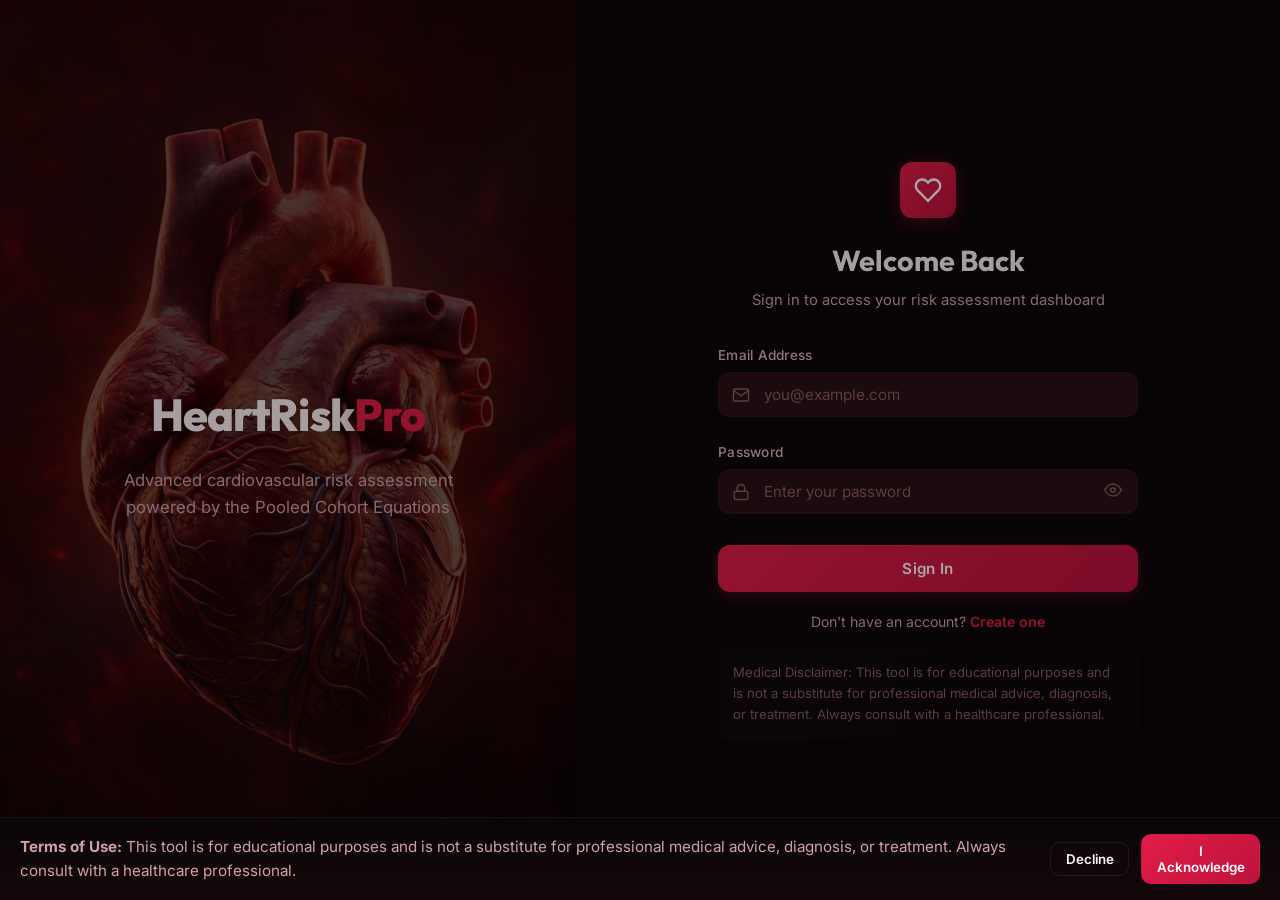
==== commit 616f58c0: "Upload recent changes" ====
--- a/unstophackarena2.0/index.html
+++ b/unstophackarena2.0/index.html
@@ -16,7 +16,7 @@
     <section id="page-login" class="page active">
         <div class="auth-container">
             <div class="auth-image-panel">
-                <img src="heart_hero.png" alt="Anatomical heart illustration" class="auth-hero-img" id="login-hero-img">
+                <img src="../heart_hero.png" alt="Anatomical heart illustration" class="auth-hero-img" id="login-hero-img">
                 <div class="auth-image-overlay">
                     <h2 class="auth-brand">HeartRisk<span>Pro</span></h2>
                     <p class="auth-tagline">Advanced cardiovascular risk assessment powered by the Pooled Cohort Equations</p>
@@ -69,7 +69,7 @@
     <section id="page-signup" class="page">
         <div class="auth-container">
             <div class="auth-image-panel">
-                <img src="heart_hero.png" alt="Anatomical heart illustration" class="auth-hero-img" id="signup-hero-img">
+                <img src="../heart_hero.png" alt="Anatomical heart illustration" class="auth-hero-img" id="signup-hero-img">
                 <div class="auth-image-overlay">
                     <h2 class="auth-brand">HeartRisk<span>Pro</span></h2>
                     <p class="auth-tagline">Join thousands of healthcare professionals using evidence-based risk scoring</p>
@@ -160,7 +160,7 @@
 
         <main class="calc-main">
             <div class="calc-hero">
-                <img src="heart_hero.png" alt="Heart illustration" class="calc-hero-img" id="calc-hero-img">
+                <img src="../heart_hero.png" alt="Heart illustration" class="calc-hero-img" id="calc-hero-img">
                 <div class="calc-hero-content">
                     <h1>10-Year ASCVD Risk Calculator</h1>
                     <p>Estimate the probability of a first atherosclerotic cardiovascular event using the ACC/AHA Pooled Cohort Equations</p>
--- a/unstophackarena2.0/style.css
+++ b/unstophackarena2.0/style.css
@@ -1157,6 +1157,36 @@
     margin-top: 0.5rem;
 }
 
+.echo-upload-status {
+    display: inline-flex;
+    align-items: center;
+    justify-content: center;
+    max-width: 100%;
+    margin-top: 0.85rem;
+    padding: 0.45rem 0.75rem;
+    border: 1px solid var(--border-subtle);
+    border-radius: var(--radius-sm);
+    color: var(--text-secondary);
+    font-size: 0.78rem;
+    font-weight: 600;
+    overflow-wrap: anywhere;
+}
+
+.echo-upload-status.success {
+    border-color: rgba(34, 197, 94, 0.45);
+    color: var(--risk-low);
+}
+
+.echo-upload-status.warning {
+    border-color: rgba(234, 179, 8, 0.45);
+    color: var(--risk-borderline);
+}
+
+.echo-upload-status.error {
+    border-color: rgba(239, 68, 68, 0.45);
+    color: var(--risk-high);
+}
+
 .upload-loader {
     position: absolute;
     inset: 0;
